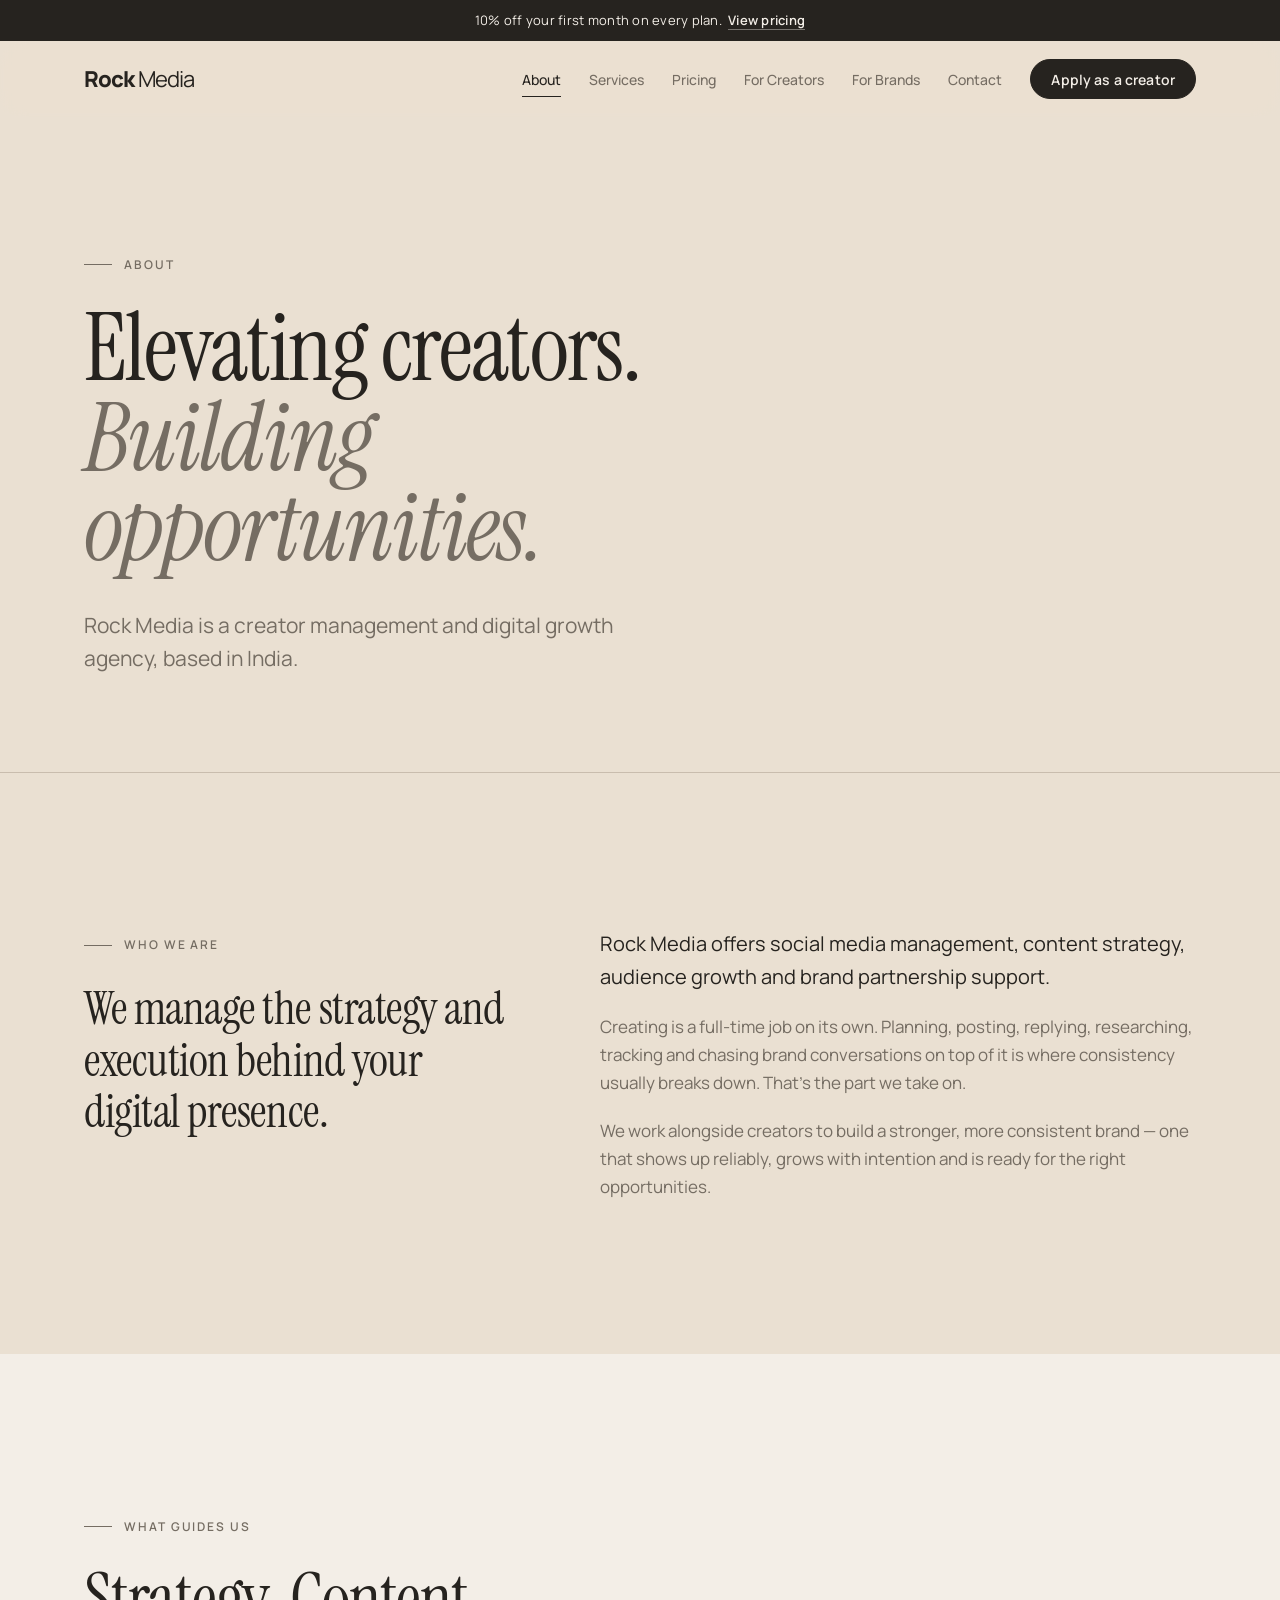
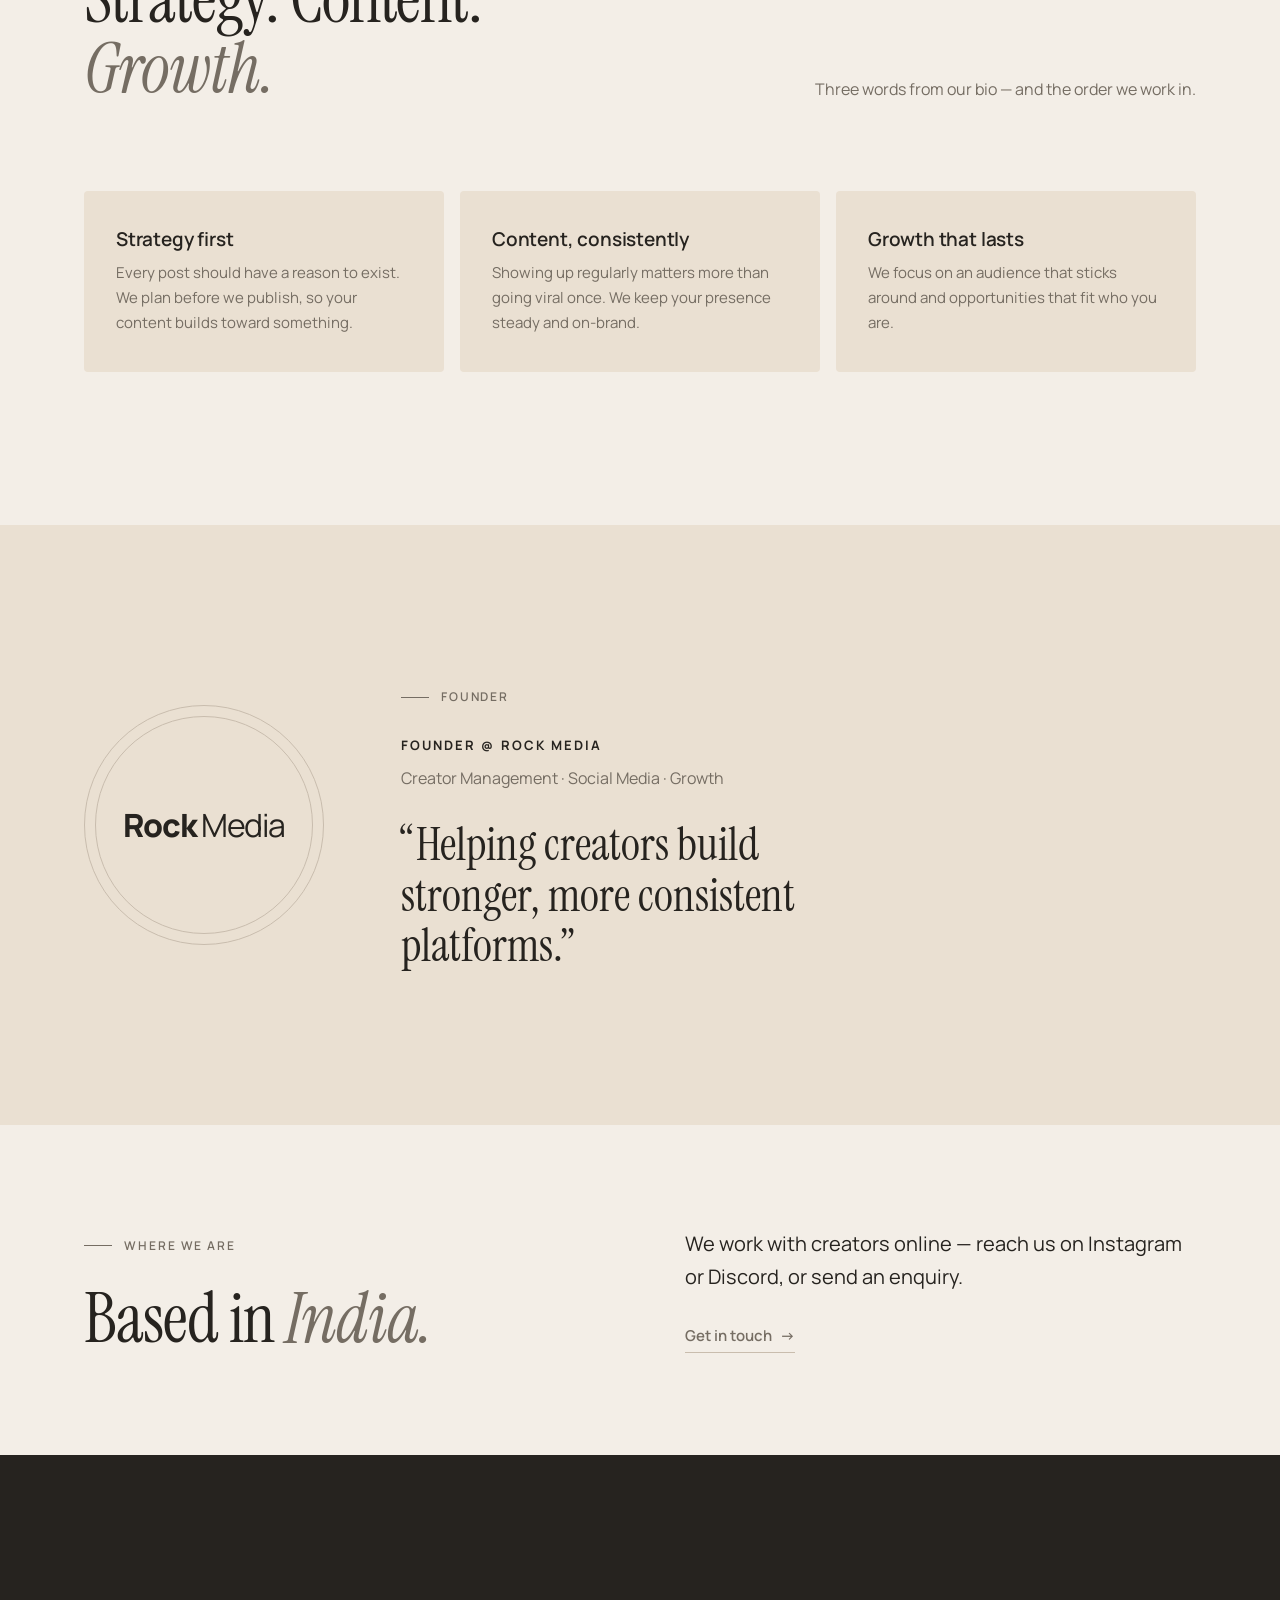
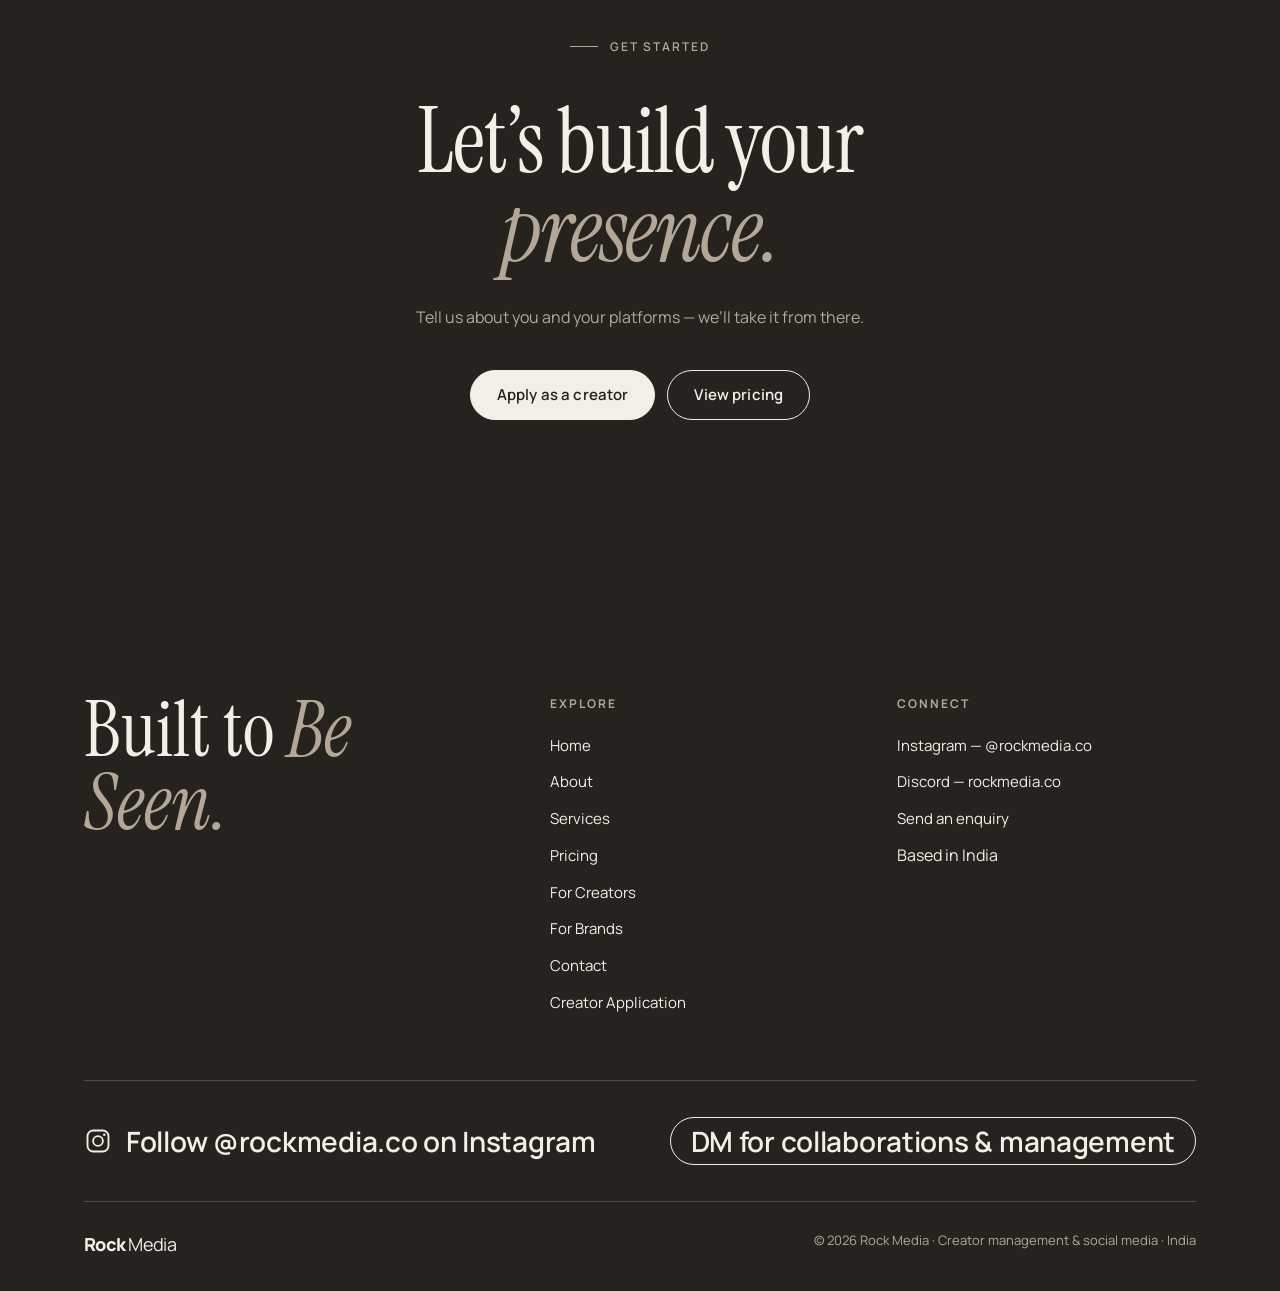
==== about.html @ 666e8449 "big change" ====
<!DOCTYPE html>
<html lang="en">
<head>
  <meta charset="UTF-8" />
  <meta name="viewport" content="width=device-width, initial-scale=1.0" />
  <title>About — Rock Media</title>
  <meta name="description" content="Rock Media is a creator management and digital growth agency based in India, helping creators build stronger, more consistent platforms." />
  <meta name="theme-color" content="#eae0d2" />
  <meta property="og:title" content="About — Rock Media" />
  <meta property="og:description" content="Rock Media is a creator management and digital growth agency based in India, helping creators build stronger, more consistent platforms." />
  <meta property="og:type" content="website" />
  <link rel="icon" href="favicon.svg" type="image/svg+xml" />
  <link rel="preconnect" href="https://fonts.googleapis.com" />
  <link rel="preconnect" href="https://fonts.gstatic.com" crossorigin />
  <link href="https://fonts.googleapis.com/css2?family=Instrument+Serif:ital@0;1&family=Manrope:wght@400;500;600;700;800&display=swap" rel="stylesheet" />
  <link rel="stylesheet" href="styles.css" />
</head>
<body data-page="about">
  <a class="skip-link" href="#main">Skip to content</a>

  <div class="offer-bar">10% off your first month on every plan.<a href="pricing.html">View pricing</a></div>

  <header class="site-header">
    <div class="container header-inner">
      <a class="wordmark" href="index.html" aria-label="Rock Media — home">Rock <span>Media</span></a>
      <button class="nav-toggle" type="button" aria-expanded="false" aria-controls="site-nav">
        <span class="nav-toggle-label">Menu</span><span class="nav-toggle-bars" aria-hidden="true"></span>
      </button>
      <nav class="site-nav" id="site-nav" aria-label="Main">
        <a href="about.html" data-nav="about">About</a>
        <a href="services.html" data-nav="services">Services</a>
        <a href="pricing.html" data-nav="pricing">Pricing</a>
        <a href="creators.html" data-nav="creators">For Creators</a>
        <a href="brands.html" data-nav="brands">For Brands</a>
        <a href="contact.html" data-nav="contact">Contact</a>
        <a class="btn btn-primary btn-sm" href="apply.html" data-nav="apply">Apply as a creator</a>
      </nav>
    </div>
  </header>

  <main id="main">

    <section class="page-head">
      <div class="container">
        <p class="eyebrow">About</p>
        <h1>Elevating creators. <em>Building opportunities.</em></h1>
        <p class="lede">Rock Media is a creator management and digital growth agency, based in India.</p>
      </div>
    </section>

    <section class="section">
      <div class="container split">
        <div class="reveal">
          <p class="eyebrow">Who we are</p>
          <p class="statement">We manage the strategy and execution behind your digital presence.</p>
        </div>
        <div class="prose reveal">
          <p class="lead">Rock Media offers social media management, content strategy, audience growth and brand partnership support.</p>
          <p>Creating is a full-time job on its own. Planning, posting, replying, researching, tracking and chasing brand conversations on top of it is where consistency usually breaks down. That’s the part we take on.</p>
          <p>We work alongside creators to build a stronger, more consistent brand — one that shows up reliably, grows with intention and is ready for the right opportunities.</p>
        </div>
      </div>
    </section>

    <section class="section surface">
      <div class="container">
        <div class="section-head reveal">
          <div>
            <p class="eyebrow">What guides us</p>
            <h2>Strategy. Content. <em>Growth.</em></h2>
          </div>
          <p>Three words from our bio — and the order we work in.</p>
        </div>
        <div class="cards reveal">
          <div class="card"><h3>Strategy first</h3><p>Every post should have a reason to exist. We plan before we publish, so your content builds toward something.</p></div>
          <div class="card"><h3>Content, consistently</h3><p>Showing up regularly matters more than going viral once. We keep your presence steady and on-brand.</p></div>
          <div class="card"><h3>Growth that lasts</h3><p>We focus on an audience that sticks around and opportunities that fit who you are.</p></div>
        </div>
      </div>
    </section>

    <section class="section">
      <div class="container founder reveal">
        <div class="founder-mark" aria-hidden="true"><span class="wordmark">Rock <span>Media</span></span></div>
        <div>
          <p class="eyebrow">Founder</p>
          <p class="founder-role">Founder @ Rock Media</p>
          <p class="founder-tags">Creator Management · Social Media · Growth</p>
          <blockquote>“Helping creators build stronger, more consistent platforms.”</blockquote>
        </div>
      </div>
    </section>

    <section class="section-tight surface">
      <div class="container split-even" style="align-items:center">
        <div class="reveal">
          <p class="eyebrow">Where we are</p>
          <h2>Based in <em>India.</em></h2>
        </div>
        <div class="prose reveal">
          <p class="lead">We work with creators online — reach us on Instagram or Discord, or send an enquiry.</p>
          <p style="margin-top:28px"><a class="link-arrow" href="contact.html">Get in touch</a></p>
        </div>
      </div>
    </section>

    <section class="section dark cta-band">
      <div class="container reveal">
        <p class="eyebrow">Get started</p>
        <h2>Let’s build your <em>presence.</em></h2>
        <p class="muted">Tell us about you and your platforms — we’ll take it from there.</p>
        <div class="actions">
          <a class="btn btn-solid-light" href="apply.html">Apply as a creator</a>
          <a class="btn btn-light" href="pricing.html">View pricing</a>
        </div>
      </div>
    </section>
  </main>

  <footer class="site-footer">
    <div class="container">
      <div class="footer-top">
        <p class="footer-tagline">Built to <em>Be Seen.</em></p>
        <div class="footer-col">
          <h4>Explore</h4>
          <ul>
            <li><a href="index.html">Home</a></li>
            <li><a href="about.html">About</a></li>
            <li><a href="services.html">Services</a></li>
            <li><a href="pricing.html">Pricing</a></li>
            <li><a href="creators.html">For Creators</a></li>
            <li><a href="brands.html">For Brands</a></li>
            <li><a href="contact.html">Contact</a></li>
            <li><a href="apply.html">Creator Application</a></li>
          </ul>
        </div>
        <div class="footer-col">
          <h4>Connect</h4>
          <ul>
            <li><a href="https://www.instagram.com/rockmedia.co/" target="_blank" rel="noopener">Instagram — @rockmedia.co</a></li>
            <li><button type="button" data-copy="rockmedia.co">Discord — rockmedia.co</button></li>
            <li><a href="contact.html">Send an enquiry</a></li>
            <li><span>Based in India</span></li>
          </ul>
        </div>
      </div>
      <div class="footer-ig">
        <a href="https://www.instagram.com/rockmedia.co/" target="_blank" rel="noopener"><svg viewBox="0 0 24 24" aria-hidden="true"><rect x="3" y="3" width="18" height="18" rx="5" fill="none" stroke="currentColor" stroke-width="1.6"/><circle cx="12" cy="12" r="4.2" fill="none" stroke="currentColor" stroke-width="1.6"/><circle cx="17.4" cy="6.6" r="1.1" fill="currentColor"/></svg>Follow @rockmedia.co on Instagram</a>
        <a class="btn btn-light btn-sm" href="https://ig.me/m/rockmedia.co" target="_blank" rel="noopener">DM for collaborations &amp; management</a>
      </div>
      <div class="footer-bottom">
        <span class="wordmark">Rock <span>Media</span></span>
        <span>© <span data-year>2026</span> Rock Media · Creator management &amp; social media · India</span>
      </div>
    </div>
  </footer>

  <script src="script.js"></script>
</body>
</html>
---- styles.css ----
/* =========================================================
   Rock Media — Built to Be Seen.
   ========================================================= */

:root {
  --bg: #eae0d2;
  --surface: #f3eee7;
  --ink: #26231f;
  --muted: #756d63;
  --line: #c9bdae;

  --serif: "Instrument Serif", "Times New Roman", serif;
  --sans: "Manrope", system-ui, -apple-system, sans-serif;

  --pad: clamp(20px, 5vw, 64px);
  --max: 1240px;
  --radius: 4px;
  --ease: cubic-bezier(0.2, 0.7, 0.2, 1);
}

*, *::before, *::after { box-sizing: border-box; }
* { margin: 0; padding: 0; }

html { scroll-behavior: smooth; -webkit-text-size-adjust: 100%; }

body {
  background: var(--bg);
  color: var(--ink);
  font-family: var(--sans);
  font-size: 16px;
  line-height: 1.65;
  -webkit-font-smoothing: antialiased;
  overflow-x: hidden;
}

a { color: inherit; text-decoration: none; }
img, iframe { max-width: 100%; }
button, input, select, textarea { font: inherit; color: inherit; }
:focus-visible { outline: 2px solid var(--ink); outline-offset: 3px; }

.container { width: 100%; max-width: var(--max); margin: 0 auto; padding: 0 var(--pad); }

.skip-link {
  position: absolute; left: 12px; top: -60px; z-index: 100;
  background: var(--ink); color: var(--surface); padding: 10px 16px;
}
.skip-link:focus { top: 12px; }

/* ---------- Type ---------- */
h1, h2, h3 { font-weight: 400; }
.display, h1 {
  font-family: var(--serif);
  font-size: clamp(52px, 9vw, 128px);
  line-height: 0.95;
  letter-spacing: -0.02em;
}
h2 {
  font-family: var(--serif);
  font-size: clamp(38px, 5.4vw, 72px);
  line-height: 1;
  letter-spacing: -0.015em;
}
h3 {
  font-family: var(--sans);
  font-size: 19px;
  font-weight: 600;
  letter-spacing: -0.01em;
  line-height: 1.3;
}
em { font-style: italic; }
h1 em, h2 em { color: var(--muted); }

.eyebrow {
  display: inline-flex;
  align-items: center;
  gap: 12px;
  font-size: 12px;
  font-weight: 600;
  letter-spacing: 0.16em;
  text-transform: uppercase;
  color: var(--muted);
  margin-bottom: 28px;
}
.eyebrow::before { content: ""; width: 28px; height: 1px; background: currentColor; }

.lede { font-size: clamp(18px, 1.7vw, 21px); line-height: 1.6; color: var(--ink); max-width: 560px; }
.muted { color: var(--muted); }
.small { font-size: 14px; }

/* ---------- Buttons ---------- */
.btn {
  display: inline-flex;
  align-items: center;
  justify-content: center;
  gap: 10px;
  min-height: 50px;
  padding: 0 26px;
  border: 1px solid var(--ink);
  border-radius: 999px;
  background: transparent;
  font-size: 15px;
  font-weight: 600;
  letter-spacing: 0.01em;
  cursor: pointer;
  transition: background 0.25s var(--ease), color 0.25s var(--ease), transform 0.25s var(--ease);
}
.btn:hover { transform: translateY(-2px); }
.btn-primary { background: var(--ink); color: var(--surface); }
.btn-primary:hover { background: #3a362f; }
.btn-ghost:hover { background: var(--ink); color: var(--surface); }
.btn-light { border-color: var(--surface); color: var(--surface); }
.btn-light:hover { background: var(--surface); color: var(--ink); }
.btn-solid-light { background: var(--surface); color: var(--ink); border-color: var(--surface); }
.btn-solid-light:hover { background: var(--bg); }
.btn-sm { min-height: 40px; padding: 0 20px; font-size: 14px; }
.btn-block { width: 100%; }
.btn[disabled] { opacity: 0.6; cursor: progress; transform: none; }

.link-arrow {
  display: inline-flex; align-items: center; gap: 8px;
  font-weight: 600; font-size: 15px;
  border-bottom: 1px solid var(--line);
  padding-bottom: 3px;
  transition: border-color 0.25s, gap 0.25s var(--ease);
}
.link-arrow:hover { border-color: var(--ink); gap: 12px; }
.link-arrow::after { content: "→"; }

.actions { display: flex; flex-wrap: wrap; gap: 12px; }

/* ---------- Offer bar ---------- */
.offer-bar {
  background: var(--ink);
  color: var(--surface);
  text-align: center;
  font-size: 13px;
  letter-spacing: 0.02em;
  padding: 10px var(--pad);
}
.offer-bar a { border-bottom: 1px solid rgba(243, 238, 231, 0.4); margin-left: 6px; font-weight: 600; }
.offer-bar a:hover { border-color: var(--surface); }

/* ---------- Header ---------- */
.site-header {
  position: sticky;
  top: 0;
  z-index: 50;
  border-bottom: 1px solid transparent;
  transition: border-color 0.3s;
}
/* Blur lives on a pseudo-element: backdrop-filter on the header itself would
   trap the fixed-position mobile menu inside the header box. */
.site-header::before {
  content: ""; position: absolute; inset: 0; z-index: -1;
  background: rgba(234, 224, 210, 0.9);
  backdrop-filter: saturate(140%) blur(12px);
  -webkit-backdrop-filter: saturate(140%) blur(12px);
}
.nav-open .site-header::before { background: var(--bg); }
.site-header.scrolled { border-bottom-color: var(--line); }
.header-inner { display: flex; align-items: center; justify-content: space-between; height: 76px; gap: 24px; }

.wordmark {
  font-family: var(--sans);
  font-size: 22px;
  font-weight: 800;
  letter-spacing: -0.04em;
  white-space: nowrap;
}
.wordmark span { font-weight: 400; }

.site-nav { display: flex; align-items: center; gap: clamp(16px, 2.2vw, 32px); font-size: 14px; font-weight: 500; }
.site-nav a:not(.btn) { position: relative; padding: 4px 0; color: var(--muted); transition: color 0.2s; }
.site-nav a:not(.btn):hover, .site-nav a:not(.btn)[aria-current="page"] { color: var(--ink); }
.site-nav a:not(.btn)[aria-current="page"]::after {
  content: ""; position: absolute; left: 0; right: 0; bottom: -2px; height: 1px; background: var(--ink);
}

.nav-toggle {
  display: none;
  align-items: center;
  gap: 10px;
  background: none;
  border: 0;
  cursor: pointer;
  font-size: 14px;
  font-weight: 600;
  padding: 8px 0;
}
.nav-toggle-bars { position: relative; width: 22px; height: 10px; }
.nav-toggle-bars::before, .nav-toggle-bars::after {
  content: ""; position: absolute; left: 0; width: 100%; height: 1.5px; background: var(--ink);
  transition: transform 0.3s var(--ease), top 0.3s var(--ease);
}
.nav-toggle-bars::before { top: 0; }
.nav-toggle-bars::after { top: 8px; }
.nav-open .nav-toggle-bars::before { top: 4px; transform: rotate(45deg); }
.nav-open .nav-toggle-bars::after { top: 4px; transform: rotate(-45deg); }

/* ---------- Sections ---------- */
.section { padding: clamp(88px, 12vw, 160px) 0; }
.section-tight { padding: clamp(64px, 8vw, 104px) 0; }
.surface { background: var(--surface); }
.dark { background: var(--ink); color: var(--surface); }
.dark .eyebrow, .dark .muted, .dark h2 em { color: #b3a898; }
.rule { border: 0; border-top: 1px solid var(--line); }

.section-head { display: grid; grid-template-columns: 1fr 1fr; gap: 40px 64px; align-items: end; margin-bottom: clamp(48px, 7vw, 88px); }
.section-head p { color: var(--muted); max-width: 460px; justify-self: end; }

/* ---------- Home hero ---------- */
.hero { position: relative; padding: clamp(72px, 12vw, 150px) 0 clamp(72px, 10vw, 120px); overflow: hidden; }
.hero .display { max-width: 11ch; position: relative; z-index: 1; }
.hero-ring {
  position: absolute;
  right: calc(var(--pad) * -1 - 8vw);
  top: 50%;
  width: min(62vw, 720px);
  aspect-ratio: 1;
  translate: 0 -50%;
  border: 1px solid var(--line);
  border-radius: 50%;
  pointer-events: none;
}
.hero-ring::after {
  content: ""; position: absolute; inset: 9%; border: 1px solid var(--line); border-radius: 50%;
}
.hero-foot {
  position: relative; z-index: 1;
  display: grid; grid-template-columns: minmax(0, 1fr) auto; gap: 32px 64px; align-items: end;
  margin-top: clamp(48px, 7vw, 88px);
  padding-top: 32px;
  border-top: 1px solid var(--line);
}

/* ---------- Page head (inner pages) ---------- */
.page-head { padding: clamp(64px, 10vw, 128px) 0 clamp(56px, 8vw, 96px); border-bottom: 1px solid var(--line); }
.page-head h1 { font-size: clamp(46px, 7.4vw, 104px); max-width: 14ch; }
.page-head .lede { margin-top: 36px; color: var(--muted); }

/* ---------- Grids ---------- */
.split { display: grid; grid-template-columns: 5fr 7fr; gap: clamp(40px, 7vw, 112px); }
.split-even { display: grid; grid-template-columns: 1fr 1fr; gap: clamp(40px, 7vw, 112px); align-items: start; }
.statement { font-family: var(--serif); font-size: clamp(30px, 3.6vw, 48px); line-height: 1.12; letter-spacing: -0.01em; }
.prose p + p { margin-top: 20px; }
.prose p { color: var(--muted); font-size: 17px; }
.prose p.lead { color: var(--ink); font-size: 20px; }

.pillars { display: grid; grid-template-columns: repeat(4, 1fr); border-top: 1px solid var(--ink); }
.pillar { padding: 32px 28px 36px 0; border-right: 1px solid var(--line); }
.pillar + .pillar { padding-left: 28px; }
.pillar:last-child { border-right: 0; }
.pillar .num { font-family: var(--serif); font-size: 44px; line-height: 1; color: var(--muted); display: block; margin-bottom: 40px; }
.pillar p { color: var(--muted); font-size: 15px; margin-top: 10px; }

.cards { display: grid; grid-template-columns: repeat(3, 1fr); gap: 16px; }
.cards.two { grid-template-columns: repeat(2, 1fr); }
.card { background: var(--surface); padding: 36px 32px; border-radius: var(--radius); }
.card h3 { margin-bottom: 10px; }
.card p { color: var(--muted); font-size: 15px; }
.surface .card { background: var(--bg); }

/* Steps */
.steps { list-style: none; border-top: 1px solid var(--ink); counter-reset: step; }
.steps li {
  display: grid;
  grid-template-columns: 96px minmax(0, 1fr) minmax(0, 1.2fr);
  gap: 24px;
  align-items: baseline;
  padding: 32px 0;
  border-bottom: 1px solid var(--line);
  counter-increment: step;
}
.steps li::before { content: counter(step, decimal-leading-zero); font-family: var(--serif); font-size: 30px; color: var(--muted); }
.steps h3 { font-size: clamp(20px, 2vw, 26px); font-weight: 600; }
.steps p { color: var(--muted); }
.dark .steps { border-color: var(--surface); }
.dark .steps li { border-color: rgba(201, 189, 174, 0.3); }

/* Service list */
.service-group + .service-group { margin-top: clamp(64px, 8vw, 104px); }
.service-group-head { display: flex; justify-content: space-between; align-items: baseline; gap: 24px; padding-bottom: 20px; border-bottom: 1px solid var(--ink); }
.service-group-head h2 { font-size: clamp(32px, 4vw, 52px); }
.service-group-head span { font-size: 13px; color: var(--muted); letter-spacing: 0.1em; text-transform: uppercase; }
.service-rows { list-style: none; }
.service-rows li {
  display: grid; grid-template-columns: 64px minmax(0, 1fr) minmax(0, 1.3fr); gap: 24px;
  padding: 28px 0; border-bottom: 1px solid var(--line); align-items: baseline;
  transition: padding-left 0.35s var(--ease);
}
.service-rows li:hover { padding-left: 10px; }
.service-rows .idx { font-size: 13px; color: var(--muted); font-weight: 600; }
.service-rows p { color: var(--muted); }

/* Checklist */
.checklist { list-style: none; }
.checklist li { position: relative; padding: 14px 0 14px 32px; border-bottom: 1px solid var(--line); }
.checklist li::before {
  content: ""; position: absolute; left: 2px; top: 23px; width: 12px; height: 6px;
  border-left: 1.5px solid var(--ink); border-bottom: 1.5px solid var(--ink); transform: rotate(-45deg);
}
.checklist li:first-child { border-top: 1px solid var(--line); }

/* ---------- Offer ---------- */
.offer {
  display: flex; align-items: center; justify-content: space-between; gap: 24px; flex-wrap: wrap;
  padding: 24px 28px; border: 1px solid var(--ink); border-radius: var(--radius);
  background: var(--surface);
}
.offer strong { font-family: var(--serif); font-weight: 400; font-size: clamp(24px, 2.6vw, 32px); line-height: 1.1; display: block; }
.offer-tag {
  display: inline-block; font-size: 11px; font-weight: 700; letter-spacing: 0.16em; text-transform: uppercase;
  background: var(--ink); color: var(--surface); padding: 5px 10px; border-radius: 999px; margin-bottom: 10px;
}

/* ---------- Pricing ---------- */
.plans { display: grid; grid-template-columns: repeat(4, 1fr); gap: 16px; align-items: stretch; }
.plan {
  display: flex; flex-direction: column;
  background: var(--surface);
  border: 1px solid var(--line);
  border-radius: var(--radius);
  padding: 32px 28px;
}
.plan-name { font-family: var(--sans); line-height: 1.3; font-size: 13px; font-weight: 700; letter-spacing: 0.16em; text-transform: uppercase; }
.plan-price { font-family: var(--serif); font-size: clamp(44px, 4.2vw, 56px); line-height: 1; margin-top: 24px; letter-spacing: -0.02em; white-space: nowrap; }
.plan-price small { font-family: var(--sans); font-size: 14px; color: var(--muted); letter-spacing: 0; margin-left: 4px; }
.plan-first { font-size: 13px; color: var(--muted); margin-top: 10px; min-height: 20px; }
.plan-first b { color: var(--ink); font-weight: 600; }
.plan-desc { font-size: 14px; color: var(--muted); margin-top: 18px; padding-bottom: 22px; border-bottom: 1px solid var(--line); min-height: 88px; }
.plan-inherit { font-size: 13px; font-weight: 700; margin-top: 22px; }
.plan ul { list-style: none; margin: 14px 0 32px; flex: 1; }
.plan li { position: relative; padding: 7px 0 7px 24px; font-size: 14.5px; line-height: 1.45; }
.plan li::before {
  content: ""; position: absolute; left: 1px; top: 13px; width: 10px; height: 5px;
  border-left: 1.5px solid currentColor; border-bottom: 1.5px solid currentColor; transform: rotate(-45deg);
}
.plan li.note { font-weight: 600; }
.plan-elite { background: var(--ink); color: var(--surface); border-color: var(--ink); }
.plan-elite .plan-price small, .plan-elite .plan-first, .plan-elite .plan-desc { color: #b3a898; }
.plan-elite .plan-first b { color: var(--surface); }
.plan-elite .plan-desc { border-color: rgba(201, 189, 174, 0.3); }

.fine-print { list-style: none; display: grid; grid-template-columns: repeat(3, 1fr); gap: 16px 40px; margin-top: 48px; font-size: 14px; color: var(--muted); }
.fine-print li { padding-top: 16px; border-top: 1px solid var(--line); }

/* ---------- Instagram embed ---------- */
.embed-wrap { display: flex; justify-content: center; }
.embed-wrap .instagram-media {
  margin: 0 !important; width: 100% !important; max-width: 440px !important; min-width: 0 !important;
  border: 1px solid var(--line) !important; border-radius: var(--radius) !important; box-shadow: none !important;
  background: var(--surface) !important;
}
.embed-fallback {
  display: flex; flex-direction: column; align-items: center; justify-content: center; gap: 14px;
  aspect-ratio: 4 / 5; padding: 32px; text-align: center;
}
.embed-fallback .wordmark { font-size: 42px; }

/* ---------- Founder ---------- */
.founder { display: grid; grid-template-columns: auto 1fr; gap: clamp(32px, 6vw, 88px); align-items: center; }
.founder-mark {
  width: clamp(160px, 20vw, 240px); aspect-ratio: 1; border-radius: 50%;
  border: 1px solid var(--line); display: grid; place-items: center; position: relative;
}
.founder-mark::after { content: ""; position: absolute; inset: 10px; border-radius: 50%; border: 1px solid var(--line); }
.founder-mark .wordmark { font-size: clamp(24px, 2.6vw, 32px); }
.founder-role { font-size: 13px; font-weight: 700; letter-spacing: 0.16em; text-transform: uppercase; }
.founder-tags { color: var(--muted); margin-top: 8px; }
.founder blockquote { font-family: var(--serif); font-size: clamp(30px, 3.6vw, 48px); line-height: 1.1; margin-top: 28px; max-width: 22ch; }

/* ---------- Contact channels ---------- */
.channels { display: grid; gap: 0; border-top: 1px solid var(--ink); }
.channel {
  display: grid; grid-template-columns: 110px 1fr auto; gap: 16px; align-items: center;
  padding: 22px 0; border-bottom: 1px solid var(--line);
  background: none; border-left: 0; border-right: 0; border-top: 0; text-align: left; width: 100%;
}
button.channel, a.channel { cursor: pointer; }
.channel .label { font-size: 12px; font-weight: 700; letter-spacing: 0.14em; text-transform: uppercase; color: var(--muted); }
.channel .value { font-size: 18px; font-weight: 600; }
.channel .hint { font-size: 13px; color: var(--muted); transition: color 0.2s; }
a.channel:hover .hint, button.channel:hover .hint { color: var(--ink); }

/* ---------- Forms ---------- */
.form { display: grid; gap: 22px; }
.form[hidden] { display: none; }
.form-grid { display: grid; grid-template-columns: 1fr 1fr; gap: 22px; }
.form-grid .full { grid-column: 1 / -1; }
.fieldset { border: 0; display: grid; gap: 22px; min-width: 0; }
.fieldset + .fieldset { margin-top: 32px; padding-top: 40px; border-top: 1px solid var(--line); }
.fieldset legend {
  font-family: var(--serif); font-size: clamp(28px, 3vw, 36px); line-height: 1.1; margin-bottom: 26px; float: left; width: 100%;
}
.fieldset legend + * { clear: both; }
.fieldset legend small { display: block; font-family: var(--sans); font-size: 13px; color: var(--muted); margin-top: 6px; }

.field { display: grid; gap: 8px; min-width: 0; }
.field > label, .field > .label { font-size: 13px; font-weight: 600; letter-spacing: 0.02em; }
.field .opt { font-weight: 400; color: var(--muted); }
.input {
  width: 100%;
  min-height: 52px;
  padding: 14px 16px;
  background: var(--surface);
  border: 1px solid var(--line);
  border-radius: var(--radius);
  font-size: 16px;
  transition: border-color 0.2s, background 0.2s;
  appearance: none;
  -webkit-appearance: none;
}
.input::placeholder { color: #a39a8f; }
.input:hover { border-color: var(--muted); }
.input:focus { outline: none; border-color: var(--ink); background: #fbf8f4; }
textarea.input { min-height: 140px; resize: vertical; line-height: 1.55; }
select.input {
  background-image: linear-gradient(45deg, transparent 50%, var(--ink) 50%), linear-gradient(135deg, var(--ink) 50%, transparent 50%);
  background-position: calc(100% - 22px) 23px, calc(100% - 17px) 23px;
  background-size: 5px 5px;
  background-repeat: no-repeat;
  padding-right: 44px;
  cursor: pointer;
}
.surface .input { background-color: var(--bg); }
.field.invalid .input { border-color: #9a3b2a; }
.field-error { font-size: 13px; color: #9a3b2a; }
.field-error:empty { display: none; }
.help { font-size: 13px; color: var(--muted); }

.chips { display: flex; flex-wrap: wrap; gap: 8px; }
.chip { position: relative; }
.chip input { position: absolute; opacity: 0; inset: 0; cursor: pointer; }
.chip span {
  display: inline-flex; align-items: center; min-height: 42px; padding: 0 18px;
  border: 1px solid var(--line); border-radius: 999px; font-size: 14px; font-weight: 500;
  background: var(--surface); transition: all 0.2s;
}
.chip input:hover + span { border-color: var(--muted); }
.chip input:checked + span { background: var(--ink); border-color: var(--ink); color: var(--surface); }
.chip input:focus-visible + span { outline: 2px solid var(--ink); outline-offset: 2px; }

.check { display: flex; gap: 12px; align-items: flex-start; font-size: 14px; color: var(--muted); cursor: pointer; }
.check input { width: 18px; height: 18px; margin-top: 2px; accent-color: var(--ink); flex: none; cursor: pointer; }

.hp { position: absolute !important; left: -9999px !important; width: 1px; height: 1px; overflow: hidden; }

.form-status { font-size: 14px; color: #9a3b2a; }
.form-status:empty { display: none; }

.form-panel { background: var(--surface); padding: clamp(24px, 4vw, 48px); border-radius: var(--radius); }
.surface .form-panel { background: var(--bg); }

.form-success { display: grid; gap: 20px; }
.form-success[hidden] { display: none; }
.form-success h3 { font-family: var(--serif); font-weight: 400; font-size: clamp(32px, 3.6vw, 44px); line-height: 1.05; }
.form-success .summary {
  white-space: pre-wrap; font-family: var(--sans); font-size: 14px; line-height: 1.6; background: var(--bg); border: 1px solid var(--line);
  padding: 18px; border-radius: var(--radius); max-height: 280px; overflow: auto;
}
.surface .form-success .summary { background: var(--surface); }
.form-success .steps-mini { list-style: none; counter-reset: s; display: grid; gap: 8px; font-size: 15px; color: var(--muted); }
.form-success .steps-mini li { counter-increment: s; }
.form-success .steps-mini li::before { content: counter(s) ". "; font-weight: 700; color: var(--ink); }

/* Sticky aside */
.aside-sticky { position: sticky; top: 108px; }
.aside-block + .aside-block { margin-top: 40px; }
.aside-block h3 { margin-bottom: 14px; }

/* ---------- CTA band ---------- */
.cta-band { text-align: center; }
.cta-band h2 { font-size: clamp(44px, 7vw, 96px); max-width: 14ch; margin: 0 auto; }
.cta-band p { margin: 28px auto 40px; max-width: 520px; }
.cta-band .actions { justify-content: center; }

/* ---------- Footer ---------- */
.site-footer { background: var(--ink); color: var(--surface); padding: clamp(72px, 10vw, 120px) 0 32px; }
.footer-top { display: grid; grid-template-columns: 1.4fr 1fr 1fr; gap: 48px; padding-bottom: 64px; border-bottom: 1px solid rgba(201, 189, 174, 0.25); }
.footer-tagline { font-family: var(--serif); font-size: clamp(44px, 6vw, 80px); line-height: 0.95; }
.footer-tagline em { color: #b3a898; }
.footer-col h4 { font-size: 12px; font-weight: 700; letter-spacing: 0.16em; text-transform: uppercase; color: #b3a898; margin-bottom: 18px; }
.footer-col ul { list-style: none; display: grid; gap: 10px; }
.footer-col a, .footer-col button { background: none; border: 0; padding: 0; cursor: pointer; font-size: 15px; transition: opacity 0.2s; text-align: left; }
.footer-col a:hover, .footer-col button:hover { opacity: 0.65; }
.footer-ig {
  display: flex; align-items: center; justify-content: space-between; gap: 20px; flex-wrap: wrap;
  padding: 36px 0; border-bottom: 1px solid rgba(201, 189, 174, 0.25);
}
.footer-ig a { display: inline-flex; align-items: center; gap: 14px; font-size: clamp(20px, 2.4vw, 28px); font-weight: 600; letter-spacing: -0.01em; }
.footer-ig a svg { width: 28px; height: 28px; flex: none; }
.footer-ig a:hover { opacity: 0.75; }
.footer-bottom { display: flex; justify-content: space-between; gap: 16px; flex-wrap: wrap; padding-top: 28px; font-size: 13px; color: #b3a898; }
.footer-bottom .wordmark { color: var(--surface); font-size: 18px; }

/* ---------- Toast ---------- */
.toast {
  position: fixed; left: 50%; bottom: 24px; z-index: 80;
  translate: -50% 20px; opacity: 0; pointer-events: none;
  background: var(--ink); color: var(--surface); font-size: 14px; font-weight: 500;
  padding: 12px 20px; border-radius: 999px;
  transition: opacity 0.3s, translate 0.3s var(--ease);
}
.toast.show { opacity: 1; translate: -50% 0; }

/* ---------- Reveal ---------- */
.js .reveal { opacity: 0; transform: translateY(20px); transition: opacity 0.9s var(--ease), transform 0.9s var(--ease); }
.js .reveal.in { opacity: 1; transform: none; }

@media (prefers-reduced-motion: reduce) {
  html { scroll-behavior: auto; }
  .js .reveal { opacity: 1; transform: none; transition: none; }
  * { transition-duration: 0.01ms !important; }
}

/* ---------- Responsive ---------- */
@media (max-width: 1100px) {
  .plans { grid-template-columns: repeat(2, 1fr); }
  .plan-desc { min-height: 0; }
}

@media (max-width: 960px) {
  .nav-toggle { display: inline-flex; }
  .site-nav {
    position: fixed; left: 0; right: 0; bottom: 0; top: var(--header-offset, 76px);
    flex-direction: column; align-items: stretch; gap: 0;
    background: var(--bg); padding: 16px var(--pad) 40px;
    overflow-y: auto;
    opacity: 0; visibility: hidden; translate: 0 -8px;
    transition: opacity 0.3s, translate 0.3s var(--ease), visibility 0.3s;
  }
  .nav-open .site-nav { opacity: 1; visibility: visible; translate: 0 0; }
  .site-nav a:not(.btn) {
    font-family: var(--serif); font-size: 34px; line-height: 1.2; color: var(--ink); padding: 12px 0;
    border-bottom: 1px solid var(--line);
  }
  .site-nav a[aria-current="page"]::after { display: none; }
  .site-nav a:not(.btn)[aria-current="page"] { color: var(--muted); }
  .site-nav .btn { margin-top: 28px; min-height: 54px; font-size: 16px; }
  body.nav-open { overflow: hidden; }

  .section-head, .split, .split-even, .founder { grid-template-columns: 1fr; }
  .section-head p { justify-self: start; }
  .pillars { grid-template-columns: 1fr 1fr; }
  .pillar { border-right: 0; padding: 28px 0 32px !important; border-bottom: 1px solid var(--line); }
  .pillar:nth-child(odd) { padding-right: 20px !important; border-right: 1px solid var(--line); }
  .pillar:nth-child(even) { padding-left: 20px !important; }
  .pillar .num { margin-bottom: 20px; }
  .cards { grid-template-columns: 1fr 1fr; }
  .steps li { grid-template-columns: 56px 1fr; }
  .steps li p { grid-column: 2; }
  .service-rows li { grid-template-columns: 40px 1fr; gap: 8px 16px; }
  .service-rows li p { grid-column: 2; }
  .fine-print { grid-template-columns: 1fr; }
  .footer-top { grid-template-columns: 1fr 1fr; }
  .footer-tagline { grid-column: 1 / -1; }
  .aside-sticky { position: static; }
  .hero-foot { grid-template-columns: 1fr; }
  .hero-ring { width: 90vw; right: -40vw; top: 34%; }
}

@media (max-width: 640px) {
  .hero .display { font-size: clamp(64px, 18vw, 96px); }
  .eyebrow { letter-spacing: 0.1em; }
  .cards, .cards.two, .plans, .form-grid { grid-template-columns: 1fr; }
  .pillars { grid-template-columns: 1fr; }
  .pillar, .pillar:nth-child(odd), .pillar:nth-child(even) { padding: 24px 0 !important; border-right: 0; }
  .channel { grid-template-columns: 1fr auto; }
  .channel .label { grid-column: 1 / -1; }
  .actions .btn { flex: 1 1 100%; }
  .offer .btn { width: 100%; }
  .footer-top { grid-template-columns: 1fr; }
  .service-group-head { flex-direction: column; gap: 6px; }
}
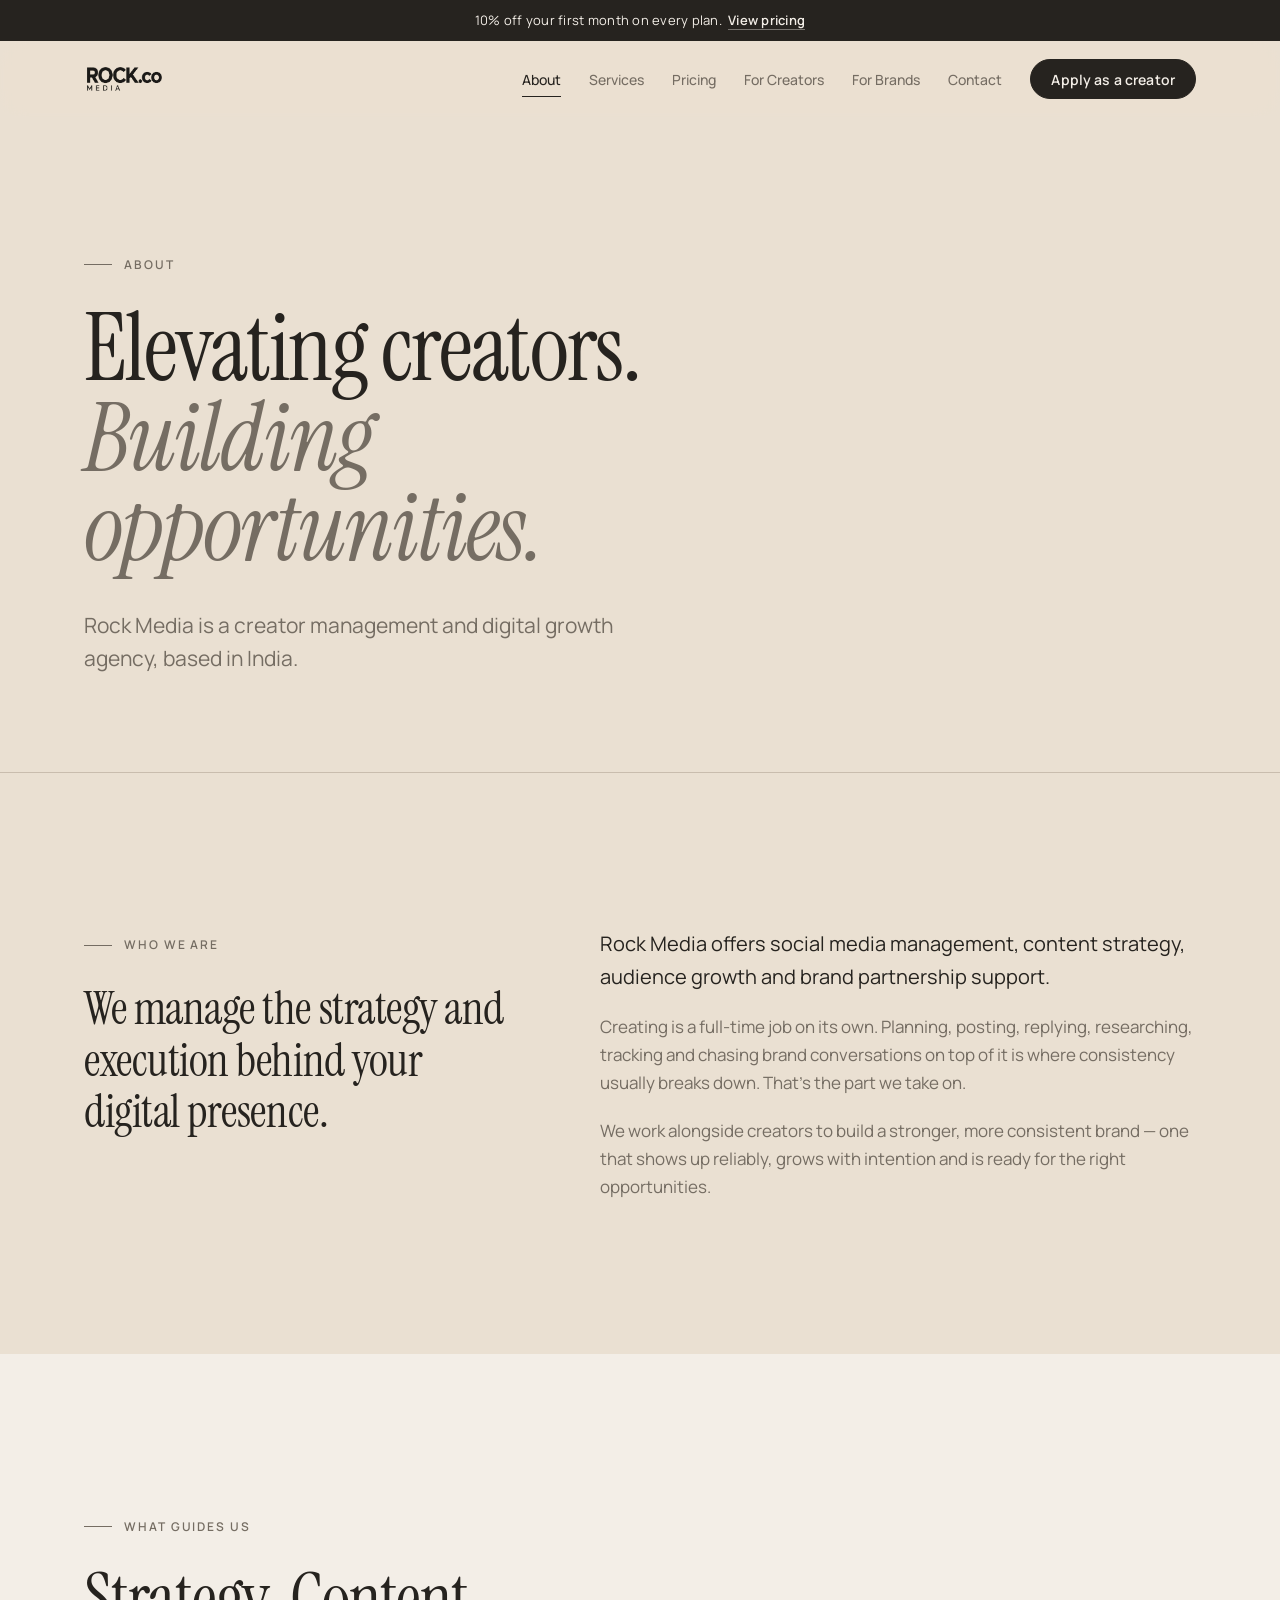
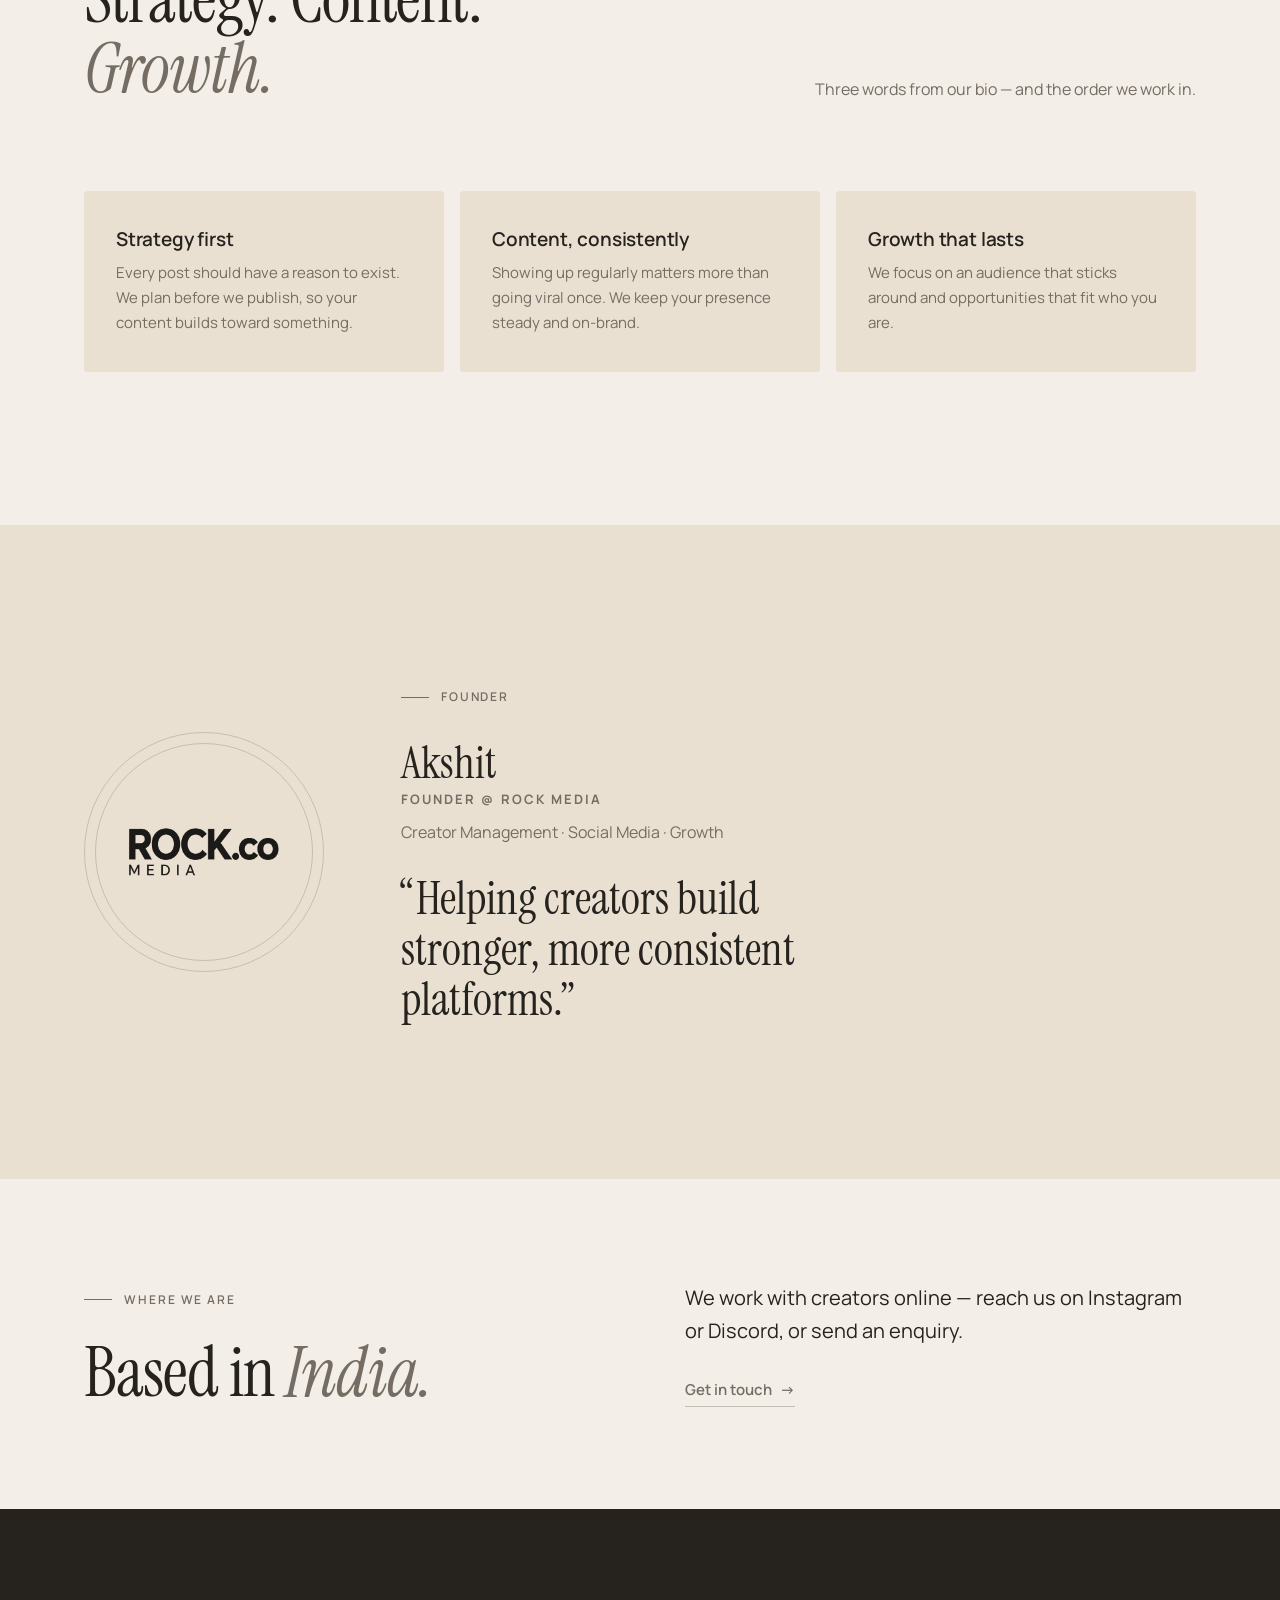
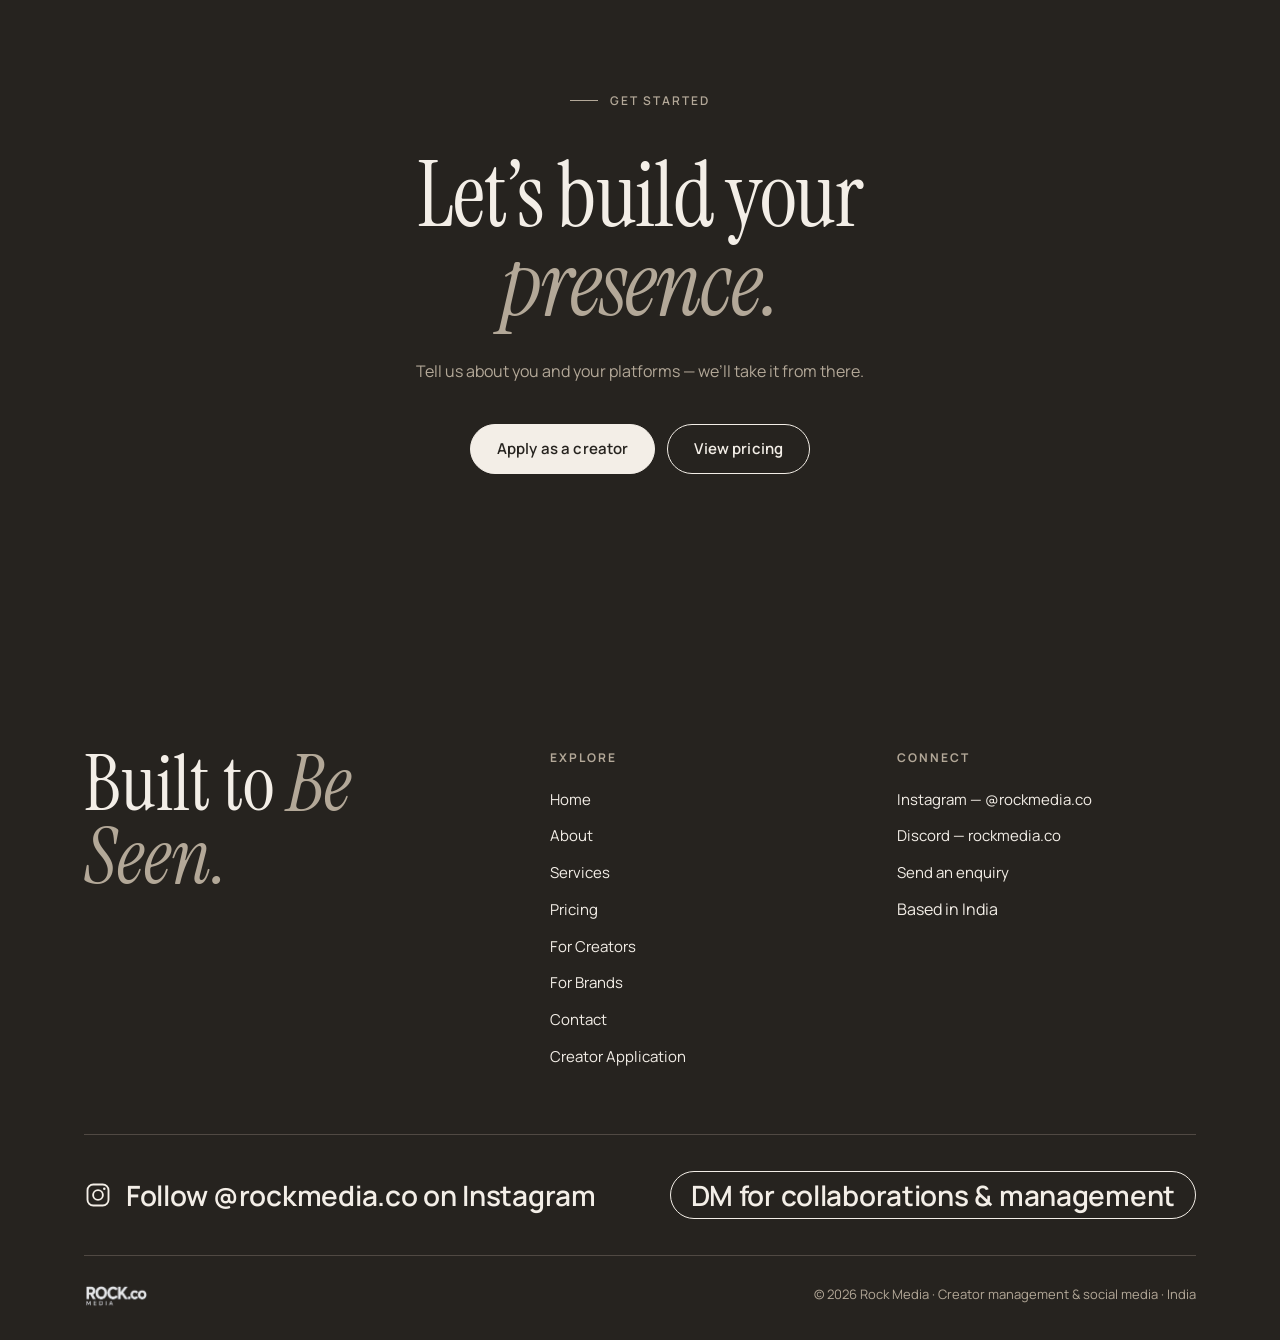
==== commit b4db9246: "added founder name" ====
--- a/about.html
+++ b/about.html
@@ -22,7 +22,7 @@
 
   <header class="site-header">
     <div class="container header-inner">
-      <a class="wordmark" href="index.html" aria-label="Rock Media — home">Rock <span>Media</span></a>
+      <a class="logo-link logo-link-nav" href="index.html" aria-label="Rock Media — home"><img class="logo" src="public/rockmediaco-logo.png" alt="Rock Media" /></a>
       <button class="nav-toggle" type="button" aria-expanded="false" aria-controls="site-nav">
         <span class="nav-toggle-label">Menu</span><span class="nav-toggle-bars" aria-hidden="true"></span>
       </button>
@@ -81,9 +81,10 @@
 
     <section class="section">
       <div class="container founder reveal">
-        <div class="founder-mark" aria-hidden="true"><span class="wordmark">Rock <span>Media</span></span></div>
+        <div class="founder-mark" aria-hidden="true"><img class="logo logo-founder" src="public/rockmediaco-logo.png" alt="Rock Media" /></div>
         <div>
           <p class="eyebrow">Founder</p>
+          <p class="founder-name">Akshit</p>
           <p class="founder-role">Founder @ Rock Media</p>
           <p class="founder-tags">Creator Management · Social Media · Growth</p>
           <blockquote>“Helping creators build stronger, more consistent platforms.”</blockquote>
@@ -138,7 +139,7 @@
           <h4>Connect</h4>
           <ul>
             <li><a href="https://www.instagram.com/rockmedia.co/" target="_blank" rel="noopener">Instagram — @rockmedia.co</a></li>
-            <li><button type="button" data-copy="rockmedia.co">Discord — rockmedia.co</button></li>
+            <li><a href="https://discord.com/users/1553049203423449141" target="_blank" rel="noopener">Discord — rockmedia.co</a></li>
             <li><a href="contact.html">Send an enquiry</a></li>
             <li><span>Based in India</span></li>
           </ul>
@@ -149,7 +150,7 @@
         <a class="btn btn-light btn-sm" href="https://ig.me/m/rockmedia.co" target="_blank" rel="noopener">DM for collaborations &amp; management</a>
       </div>
       <div class="footer-bottom">
-        <span class="wordmark">Rock <span>Media</span></span>
+        <span class="logo-link logo-link-footer"><img class="logo" src="public/rockmediaco-logo.png" alt="Rock Media" /></span>
         <span>© <span data-year>2026</span> Rock Media · Creator management &amp; social media · India</span>
       </div>
     </div>
--- a/styles.css
+++ b/styles.css
@@ -160,14 +160,11 @@
 .site-header.scrolled { border-bottom-color: var(--line); }
 .header-inner { display: flex; align-items: center; justify-content: space-between; height: 76px; gap: 24px; }
 
-.wordmark {
-  font-family: var(--sans);
-  font-size: 22px;
-  font-weight: 800;
-  letter-spacing: -0.04em;
-  white-space: nowrap;
-}
-.wordmark span { font-weight: 400; }
+.logo-link { display: inline-flex; align-items: center; }
+.logo { display: block; width: auto; }
+.logo-link-nav .logo { height: 30px; }
+.logo-link-footer .logo { height: 24px; filter: invert(1); }
+.logo-embed { height: 52px; margin-bottom: 4px; }
 
 .site-nav { display: flex; align-items: center; gap: clamp(16px, 2.2vw, 32px); font-size: 14px; font-weight: 500; }
 .site-nav a:not(.btn) { position: relative; padding: 4px 0; color: var(--muted); transition: color 0.2s; }
@@ -355,17 +352,18 @@
   display: flex; flex-direction: column; align-items: center; justify-content: center; gap: 14px;
   aspect-ratio: 4 / 5; padding: 32px; text-align: center;
 }
-.embed-fallback .wordmark { font-size: 42px; }
 
 /* ---------- Founder ---------- */
 .founder { display: grid; grid-template-columns: auto 1fr; gap: clamp(32px, 6vw, 88px); align-items: center; }
 .founder-mark {
   width: clamp(160px, 20vw, 240px); aspect-ratio: 1; border-radius: 50%;
   border: 1px solid var(--line); display: grid; place-items: center; position: relative;
+  padding: 16%;
 }
 .founder-mark::after { content: ""; position: absolute; inset: 10px; border-radius: 50%; border: 1px solid var(--line); }
-.founder-mark .wordmark { font-size: clamp(24px, 2.6vw, 32px); }
-.founder-role { font-size: 13px; font-weight: 700; letter-spacing: 0.16em; text-transform: uppercase; }
+.founder-mark .logo-founder { width: 100%; height: auto; }
+.founder-name { font-family: var(--serif); font-size: clamp(32px, 4vw, 44px); line-height: 1; margin: 6px 0 4px; }
+.founder-role { font-size: 13px; font-weight: 700; letter-spacing: 0.16em; text-transform: uppercase; color: var(--muted); }
 .founder-tags { color: var(--muted); margin-top: 8px; }
 .founder blockquote { font-family: var(--serif); font-size: clamp(30px, 3.6vw, 48px); line-height: 1.1; margin-top: 28px; max-width: 22ch; }
 
@@ -491,7 +489,7 @@
 .footer-ig a svg { width: 28px; height: 28px; flex: none; }
 .footer-ig a:hover { opacity: 0.75; }
 .footer-bottom { display: flex; justify-content: space-between; gap: 16px; flex-wrap: wrap; padding-top: 28px; font-size: 13px; color: #b3a898; }
-.footer-bottom .wordmark { color: var(--surface); font-size: 18px; }
+.footer-bottom .logo-link { align-items: center; }
 
 /* ---------- Toast ---------- */
 .toast {
